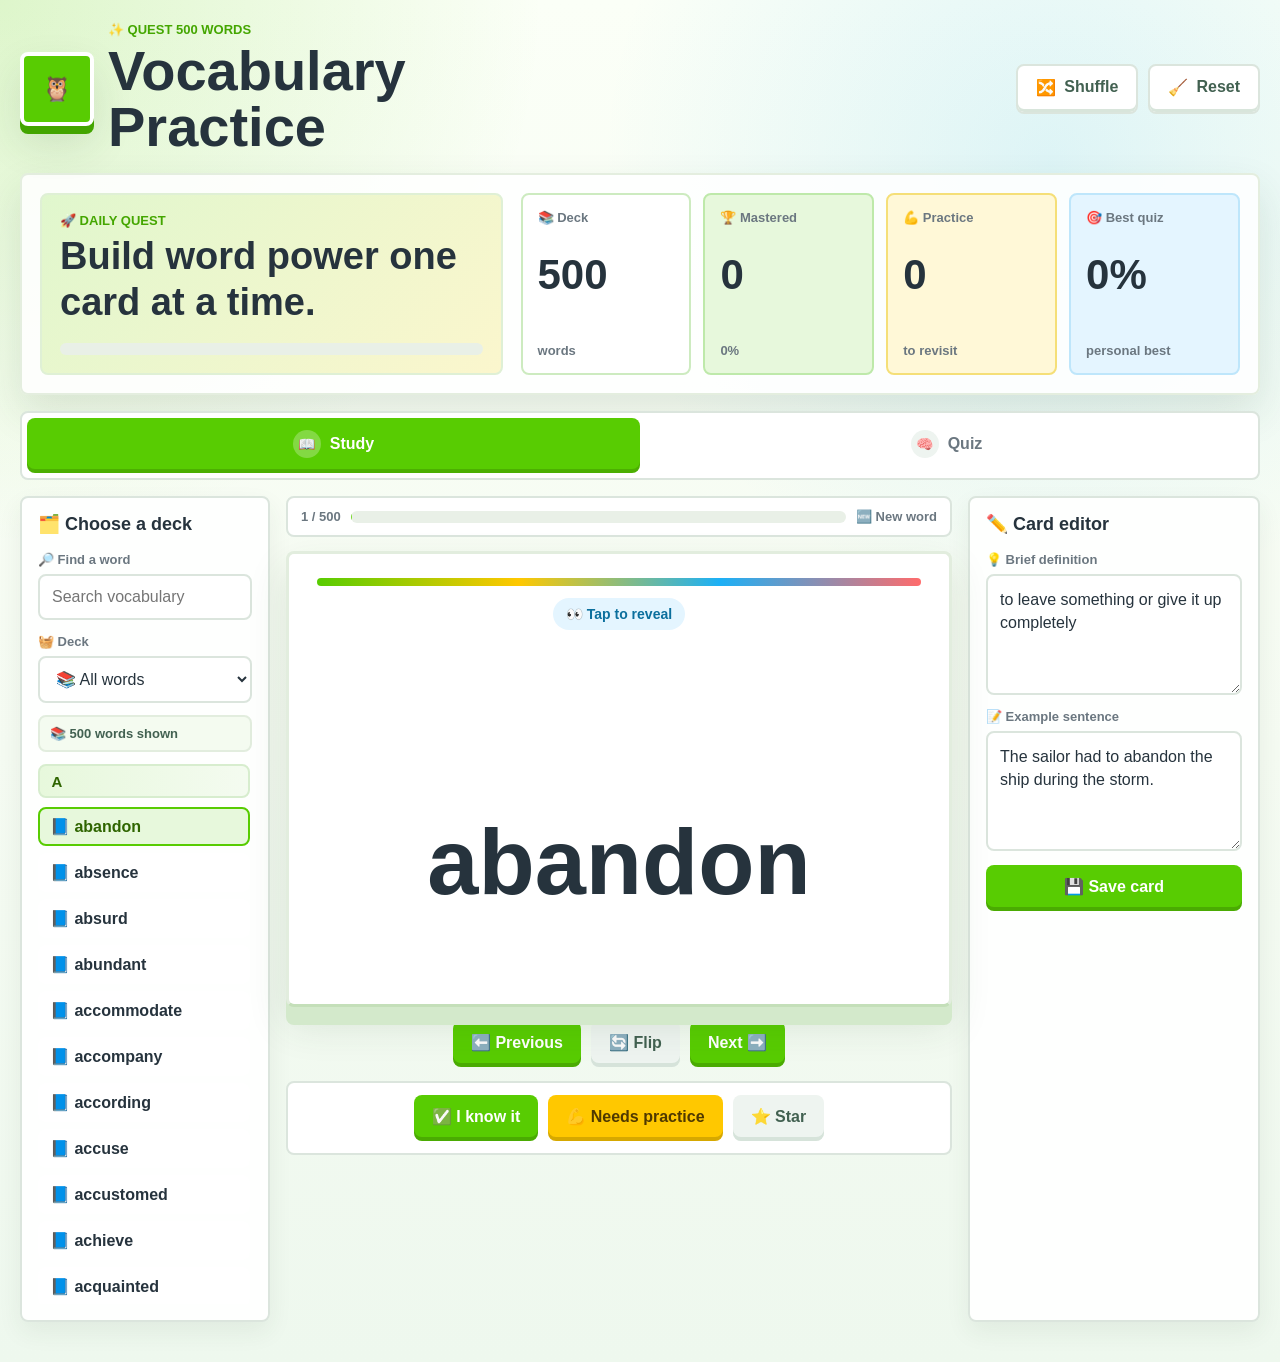
==== 11plus-flashcards/index.html @ 1879f860 "post" ====
<!doctype html>
<html lang="en">
  <head>
    <meta charset="utf-8">
    <meta name="viewport" content="width=device-width, initial-scale=1">
    <title>11+ Vocabulary Flashcards</title>
    <link rel="stylesheet" href="styles.css?v=20260604-flashcard-back">
  </head>
  <body>
    <div class="app-shell">
      <header class="topbar">
        <div class="brand-lockup">
          <div class="brand-mark" aria-hidden="true">🦉</div>
          <div>
            <p class="eyebrow">✨ Quest 500 words</p>
            <h1>Vocabulary Practice</h1>
          </div>
        </div>
        <div class="top-actions" aria-label="App actions">
          <button class="icon-button" id="shuffleDeck" type="button" title="Shuffle deck" aria-label="Shuffle deck"><span aria-hidden="true">🔀</span> Shuffle</button>
          <button class="icon-button" id="resetProgress" type="button" title="Reset progress" aria-label="Reset progress"><span aria-hidden="true">🧹</span> Reset</button>
        </div>
      </header>

      <main>
        <section class="hero-panel" aria-label="Learning progress">
          <div class="hero-copy">
            <p class="eyebrow">🚀 Daily quest</p>
            <h2>Build word power one card at a time.</h2>
            <div class="hero-progress" aria-hidden="true">
              <span id="learningProgress"></span>
            </div>
          </div>
          <div class="dashboard">
            <div class="stat stat-total">
              <small>📚 Deck</small>
              <span id="totalCount">500</span>
              <em>words</em>
            </div>
            <div class="stat stat-known">
              <small>🏆 Mastered</small>
              <span id="knownCount">0</span>
              <em id="learningPercent">0%</em>
            </div>
            <div class="stat stat-practice">
              <small>💪 Practice</small>
              <span id="practiceCount">0</span>
              <em>to revisit</em>
            </div>
            <div class="stat stat-quiz">
              <small>🎯 Best quiz</small>
              <span id="quizBest">0%</span>
              <em>personal best</em>
            </div>
          </div>
        </section>

        <nav class="mode-tabs" aria-label="Practice modes">
          <button class="tab is-active" id="studyTab" type="button" data-mode="study"><span aria-hidden="true">📖</span> Study</button>
          <button class="tab" id="quizTab" type="button" data-mode="quiz"><span aria-hidden="true">🧠</span> Quiz</button>
        </nav>

        <section class="panel is-visible" id="studyPanel" aria-labelledby="studyTab">
          <div class="study-layout">
            <aside class="study-sidebar" aria-label="Study controls">
              <h2>🗂️ Choose a deck</h2>
              <label for="searchInput">🔎 Find a word</label>
              <input id="searchInput" type="search" placeholder="Search vocabulary">

              <label for="studyFilter">🧺 Deck</label>
              <select id="studyFilter">
                <option value="all">📚 All words</option>
                <option value="practice">💪 Needs practice</option>
                <option value="known">🏆 Known words</option>
                <option value="starred">⭐ Starred words</option>
              </select>

              <p class="deck-count" id="deckCount">📚 500 words shown</p>
              <div class="word-list" id="wordList" aria-label="Word list"></div>
            </aside>

            <section class="card-zone" aria-label="Flashcard">
              <div class="card-track">
                <span id="cardPosition">1 / 500</span>
                <div class="meter" aria-hidden="true"><span id="deckMeter"></span></div>
                <strong id="currentStatus">Not marked yet</strong>
              </div>

              <button class="flashcard" id="flashcard" type="button" aria-label="Flip flashcard">
                <span class="card-hint" id="cardHint">Tap to reveal</span>
                <span class="word" id="cardWord"></span>
                <span class="answer" id="cardAnswer"></span>
              </button>

              <div class="card-actions">
                <button id="prevCard" type="button"><span aria-hidden="true">⬅️</span> Previous</button>
                <button class="secondary" id="flipCard" type="button">🔄 Flip</button>
                <button id="nextCard" type="button">Next <span aria-hidden="true">➡️</span></button>
              </div>

              <div class="mark-actions" aria-label="Mark card">
                <button class="success" id="markKnown" type="button">✅ I know it</button>
                <button class="warning" id="markPractice" type="button">💪 Needs practice</button>
                <button class="secondary" id="toggleStar" type="button">⭐ Star</button>
              </div>
            </section>

            <aside class="edit-panel" aria-label="Edit card">
              <h2>✏️ Card editor</h2>
              <label for="definitionInput">💡 Brief definition</label>
              <textarea id="definitionInput" rows="4"></textarea>
              <label for="exampleInput">📝 Example sentence</label>
              <textarea id="exampleInput" rows="4"></textarea>
              <button id="saveCard" type="button">💾 Save card</button>
            </aside>
          </div>
        </section>

        <section class="panel" id="quizPanel" aria-labelledby="quizTab">
          <div class="quiz-layout">
            <aside class="quiz-controls" aria-label="Quiz setup">
              <h2>🎮 Quiz setup</h2>
              <label for="quizType">❓ Question type</label>
              <select id="quizType">
                <option value="definition">💡 Choose the definition</option>
                <option value="word">🔤 Choose the word</option>
                <option value="sentence">📝 Complete the sentence</option>
              </select>

              <label for="quizScope">🎒 Words to quiz</label>
              <select id="quizScope">
                <option value="all">📚 All words</option>
                <option value="practice">💪 Needs practice</option>
                <option value="starred">⭐ Starred words</option>
              </select>

              <label for="questionCount">🔢 Questions</label>
              <input id="questionCount" type="number" min="5" max="50" step="5" value="10">

              <button id="startQuiz" type="button">🚀 Start quiz</button>
            </aside>

            <section class="quiz-card" aria-live="polite">
              <div class="quiz-meta">
                <span id="quizProgress">Ready ✨</span>
                <span id="quizScore">Score 0</span>
              </div>
              <h2 id="quizPrompt">Choose a quiz setup and press Start quiz. 🎯</h2>
              <div class="quiz-options" id="quizOptions"></div>
              <div class="feedback" id="quizFeedback"></div>
              <button class="secondary hidden" id="nextQuestion" type="button">➡️ Next question</button>
            </section>
          </div>
        </section>
      </main>
    </div>

    <script src="vocab-data.js?v=20260604-flashcard-back"></script>
    <script src="app.js?v=20260604-flashcard-back"></script>
  </body>
</html>
---- 11plus-flashcards/styles.css ----
:root {
  color-scheme: light;
  --ink: #26333d;
  --muted: #6b7780;
  --line: #dbe5dd;
  --paper: #f5fbf2;
  --panel: #ffffff;
  --green: #58cc02;
  --green-dark: #44a600;
  --green-soft: #e7f8dc;
  --blue: #1cb0f6;
  --blue-soft: #e4f5ff;
  --gold: #ffc800;
  --gold-dark: #c88d00;
  --coral: #ff6b6b;
  --coral-soft: #fff0ef;
  --shadow: 0 18px 40px rgba(45, 74, 45, 0.12);
  --button-shadow: inset 0 -4px 0 rgba(0, 0, 0, 0.16);
}

* {
  box-sizing: border-box;
}

body {
  margin: 0;
  min-height: 100vh;
  background:
    radial-gradient(circle at top left, rgba(88, 204, 2, 0.18), transparent 34rem),
    radial-gradient(circle at 82% 12%, rgba(28, 176, 246, 0.13), transparent 28rem),
    linear-gradient(180deg, #fbfff7 0%, var(--paper) 55%, #eef8ee 100%);
  color: var(--ink);
  font-family: Arial, Helvetica, sans-serif;
}

button,
input,
select,
textarea {
  font: inherit;
}

button {
  border: 0;
  border-radius: 8px;
  background: var(--green);
  box-shadow: var(--button-shadow);
  color: #fff;
  cursor: pointer;
  font-weight: 800;
  min-height: 46px;
  padding: 12px 18px 15px;
  transition: transform 140ms ease, box-shadow 140ms ease, background 140ms ease;
}

button:hover {
  background: var(--green-dark);
  transform: translateY(-1px);
}

button:active {
  box-shadow: inset 0 -1px 0 rgba(0, 0, 0, 0.18);
  transform: translateY(2px);
}

button:disabled {
  cursor: not-allowed;
  opacity: 0.6;
  transform: none;
}

.secondary {
  background: #eef4f0;
  box-shadow: inset 0 -4px 0 #d6e3da;
  color: #426151;
}

.secondary:hover {
  background: #e3eee7;
}

.success {
  background: var(--green);
}

.warning {
  background: var(--gold);
  color: #4f3900;
}

.warning:hover {
  background: #f4ba00;
}

.icon-button {
  align-items: center;
  background: #fff;
  border: 2px solid var(--line);
  box-shadow: inset 0 -3px 0 #d8e5db;
  color: #426151;
  display: inline-flex;
  gap: 8px;
}

.app-shell {
  width: min(1240px, calc(100% - 32px));
  margin: 0 auto;
  padding: 22px 0 40px;
}

.topbar {
  align-items: center;
  display: flex;
  justify-content: space-between;
  gap: 18px;
  margin-bottom: 18px;
}

.brand-lockup {
  align-items: center;
  display: flex;
  gap: 14px;
}

.brand-mark {
  align-items: center;
  background: var(--green);
  border: 4px solid #fff;
  border-radius: 8px;
  box-shadow: 0 8px 0 #43a500, var(--shadow);
  color: #fff;
  display: grid;
  flex: 0 0 74px;
  font-size: 24px;
  font-weight: 900;
  height: 74px;
  place-items: center;
}

.eyebrow {
  color: var(--green-dark);
  font-size: 13px;
  font-weight: 900;
  letter-spacing: 0;
  margin: 0 0 6px;
  text-transform: uppercase;
}

h1 {
  font-size: clamp(32px, 5vw, 56px);
  line-height: 1;
  margin: 0;
}

h2 {
  font-size: 21px;
  line-height: 1.2;
  margin: 0 0 16px;
}

.top-actions,
.card-actions,
.mark-actions {
  display: flex;
  flex-wrap: wrap;
  gap: 10px;
}

.hero-panel {
  align-items: stretch;
  background: rgba(255, 255, 255, 0.88);
  border: 2px solid #e4eedf;
  border-radius: 8px;
  box-shadow: var(--shadow);
  display: grid;
  gap: 18px;
  grid-template-columns: minmax(260px, 0.9fr) 1.4fr;
  margin-bottom: 16px;
  padding: 18px;
}

.hero-copy {
  align-content: center;
  background:
    linear-gradient(135deg, rgba(88, 204, 2, 0.16), rgba(255, 200, 0, 0.16)),
    #fafff4;
  border: 2px solid #dff0d5;
  border-radius: 8px;
  display: grid;
  padding: 18px;
}

.hero-copy h2 {
  font-size: clamp(24px, 4vw, 38px);
  margin-bottom: 18px;
}

.hero-progress,
.meter {
  background: #e9f0e7;
  border-radius: 999px;
  height: 12px;
  overflow: hidden;
}

.hero-progress span,
.meter span {
  background: linear-gradient(90deg, var(--green), #93e54b);
  display: block;
  height: 100%;
  width: 0;
}

.dashboard {
  display: grid;
  gap: 12px;
  grid-template-columns: repeat(4, 1fr);
}

.stat {
  background: #fff;
  border: 2px solid var(--line);
  border-radius: 8px;
  display: grid;
  min-height: 126px;
  padding: 15px;
}

.stat small {
  color: var(--muted);
  font-size: 13px;
  font-weight: 900;
}

.stat span {
  display: block;
  font-size: clamp(30px, 4vw, 42px);
  font-weight: 900;
  letter-spacing: 0;
  line-height: 1;
  margin: 10px 0 8px;
}

.stat em {
  align-self: end;
  color: var(--muted);
  font-size: 13px;
  font-style: normal;
  font-weight: 800;
}

.stat-total {
  border-color: #cdebc0;
}

.stat-known {
  background: var(--green-soft);
  border-color: #bee9aa;
}

.stat-practice {
  background: #fff8d7;
  border-color: #f5df78;
}

.stat-quiz {
  background: var(--blue-soft);
  border-color: #bee6fb;
}

.mode-tabs {
  background: #ffffff;
  border: 2px solid var(--line);
  border-radius: 8px;
  display: grid;
  grid-template-columns: 1fr 1fr;
  margin-bottom: 16px;
  padding: 5px;
}

.tab {
  align-items: center;
  background: transparent;
  box-shadow: none;
  color: var(--muted);
  display: flex;
  gap: 9px;
  justify-content: center;
}

.tab span {
  align-items: center;
  background: #eef4f0;
  border-radius: 999px;
  display: inline-grid;
  font-size: 14px;
  height: 28px;
  place-items: center;
  width: 28px;
}

.tab.is-active {
  background: var(--green);
  box-shadow: inset 0 -4px 0 rgba(0, 0, 0, 0.14);
  color: #fff;
}

.tab.is-active span {
  background: rgba(255, 255, 255, 0.26);
}

.panel {
  display: none;
}

.panel.is-visible {
  display: block;
}

.study-layout,
.quiz-layout {
  display: grid;
  gap: 16px;
}

.study-layout {
  grid-template-columns: 250px minmax(0, 1fr) 292px;
}

.quiz-layout {
  grid-template-columns: 290px minmax(0, 1fr);
}

.study-sidebar,
.edit-panel,
.quiz-controls,
.quiz-card {
  background: rgba(255, 255, 255, 0.94);
  border: 2px solid var(--line);
  border-radius: 8px;
  box-shadow: 0 10px 24px rgba(45, 74, 45, 0.07);
  padding: 16px;
}

.study-sidebar h2,
.quiz-controls h2,
.edit-panel h2 {
  font-size: 18px;
}

label {
  color: var(--muted);
  display: block;
  font-size: 13px;
  font-weight: 900;
  margin: 0 0 7px;
}

input,
select,
textarea {
  background: #fff;
  border: 2px solid var(--line);
  border-radius: 8px;
  color: var(--ink);
  margin-bottom: 14px;
  padding: 12px;
  width: 100%;
}

input:focus,
select:focus,
textarea:focus {
  border-color: var(--blue);
  outline: 3px solid rgba(28, 176, 246, 0.18);
}

textarea {
  line-height: 1.45;
  resize: vertical;
}

.word-list {
  display: grid;
  gap: 7px;
  max-height: 540px;
  overflow: auto;
  padding-right: 2px;
}

.word-letter {
  align-items: center;
  background: linear-gradient(90deg, #e7f8dc, #f4fbf0);
  border: 2px solid #d7edce;
  border-radius: 8px;
  color: #2f6500;
  display: flex;
  font-size: 15px;
  font-weight: 900;
  height: 34px;
  margin: 8px 0 2px;
  padding: 0 12px;
  position: sticky;
  top: 0;
  z-index: 1;
}

.word-letter:first-child {
  margin-top: 0;
}

.deck-count {
  background: #f4fbf0;
  border: 2px solid #e2edde;
  border-radius: 8px;
  color: #426151;
  font-size: 13px;
  font-weight: 900;
  margin: -2px 0 12px;
  padding: 9px 10px;
}

.word-list button {
  background: #fff;
  border: 2px solid transparent;
  box-shadow: none;
  color: var(--ink);
  min-height: 39px;
  padding: 8px 10px;
  text-align: left;
}

.word-list button:hover {
  background: #f4fbf0;
  transform: none;
}

.word-list button.is-active {
  background: var(--green-soft);
  border-color: var(--green);
  color: #2f6500;
}

.empty-state {
  color: var(--muted);
  font-weight: 800;
  line-height: 1.4;
  margin: 8px 4px;
}

.card-zone {
  align-content: start;
  display: grid;
  gap: 14px;
}

.card-track {
  align-items: center;
  background: #fff;
  border: 2px solid var(--line);
  border-radius: 8px;
  display: grid;
  gap: 10px;
  grid-template-columns: auto minmax(120px, 1fr) auto;
  padding: 11px 13px;
}

.card-track span,
.card-track strong {
  color: var(--muted);
  font-size: 13px;
  font-weight: 900;
  white-space: nowrap;
}

.flashcard {
  align-items: center;
  background:
    linear-gradient(180deg, rgba(255, 255, 255, 0.94), rgba(255, 255, 255, 0.98)),
    #ffffff;
  border: 3px solid #e2edde;
  border-bottom-color: #c4dfb9;
  border-radius: 8px;
  box-shadow: 0 18px 0 #d3e9cb, var(--shadow);
  color: var(--ink);
  display: grid;
  min-height: 456px;
  padding: 34px;
  position: relative;
  text-align: center;
  width: 100%;
}

.flashcard::before {
  background:
    linear-gradient(90deg, var(--green), var(--gold), var(--blue), var(--coral));
  border-radius: 999px;
  content: "";
  height: 8px;
  left: 28px;
  position: absolute;
  right: 28px;
  top: 24px;
}

.flashcard:hover {
  background: #ffffff;
  transform: translateY(-1px);
}

.card-hint {
  align-self: start;
  background: var(--blue-soft);
  border-radius: 999px;
  color: #0b6f9d;
  display: inline-block;
  font-size: 14px;
  font-weight: 900;
  justify-self: center;
  margin-top: 10px;
  padding: 8px 13px;
}

.word {
  color: #26333d;
  font-size: clamp(50px, 8vw, 92px);
  font-weight: 900;
  line-height: 1;
}

.answer {
  display: none;
  color: #050505;
  font-size: clamp(28px, 3.7vw, 48px);
  font-weight: 800;
  line-height: 1.23;
  margin: auto;
  max-width: 1040px;
  text-align: left;
  width: min(88%, 1040px);
}

.answer-block {
  display: block;
}

.answer-block + .answer-block {
  margin-top: 70px;
}

.answer-title {
  color: #858585;
  display: block;
  font-size: clamp(19px, 2vw, 29px);
  font-weight: 500;
  letter-spacing: 0;
  line-height: 1.2;
  margin-bottom: 10px;
  text-transform: none;
}

.answer strong,
.answer .example {
  display: block;
  font-weight: 800;
}

.answer strong {
  color: #050505;
}

.answer .example {
  color: #050505;
}

.flashcard.is-flipped .word {
  display: none;
}

.flashcard.is-flipped .answer {
  display: block;
}

.card-actions,
.mark-actions {
  justify-content: center;
}

.mark-actions {
  background: #ffffff;
  border: 2px solid var(--line);
  border-radius: 8px;
  padding: 12px;
}

.edit-panel {
  align-content: start;
  display: grid;
}

.edit-panel button,
.quiz-controls button {
  width: 100%;
}

.quiz-controls {
  align-content: start;
  display: grid;
}

.quiz-card {
  min-height: 540px;
  padding: 24px;
}

.quiz-meta {
  color: var(--muted);
  display: flex;
  font-weight: 900;
  justify-content: space-between;
  margin-bottom: 18px;
}

#quizPrompt {
  font-size: clamp(25px, 4vw, 42px);
  line-height: 1.15;
  margin-bottom: 20px;
}

.quiz-options {
  display: grid;
  gap: 12px;
}

.quiz-options button {
  background: #fff;
  border: 2px solid var(--line);
  box-shadow: inset 0 -4px 0 #dce7de;
  color: var(--ink);
  line-height: 1.35;
  min-height: 62px;
  padding: 14px 16px 17px;
  text-align: left;
}

.quiz-options button:hover {
  background: #f5fbf2;
  border-color: #bfe8b0;
}

.quiz-options button.correct {
  background: var(--green-soft);
  border-color: var(--green);
}

.quiz-options button.incorrect {
  background: var(--coral-soft);
  border-color: var(--coral);
}

.feedback {
  color: var(--muted);
  font-size: 18px;
  font-weight: 900;
  min-height: 28px;
  margin: 18px 0;
}

.hidden {
  display: none;
}

@media (max-width: 1080px) {
  .hero-panel,
  .study-layout,
  .quiz-layout {
    grid-template-columns: 1fr;
  }

  .dashboard {
    grid-template-columns: repeat(4, minmax(0, 1fr));
  }

  .word-list {
    max-height: 360px;
  }
}

@media (max-width: 720px) {
  .app-shell {
    width: min(100% - 20px, 1240px);
    padding-top: 14px;
  }

  .topbar {
    align-items: stretch;
    flex-direction: column;
  }

  .brand-mark {
    flex-basis: 62px;
    height: 62px;
  }

  .top-actions,
  .dashboard,
  .card-actions,
  .mark-actions {
    display: grid;
    grid-template-columns: 1fr 1fr;
  }

  .hero-panel {
    padding: 12px;
  }

  .dashboard {
    gap: 9px;
  }

  .stat {
    min-height: 106px;
    padding: 12px;
  }

  .card-track {
    grid-template-columns: 1fr;
  }

  .flashcard {
    box-shadow: 0 10px 0 #d3e9cb, var(--shadow);
    min-height: 340px;
    padding: 24px;
  }
}

@media (max-width: 480px) {
  .top-actions,
  .dashboard,
  .card-actions,
  .mark-actions {
    grid-template-columns: 1fr;
  }

  .mode-tabs {
    grid-template-columns: 1fr;
  }
}
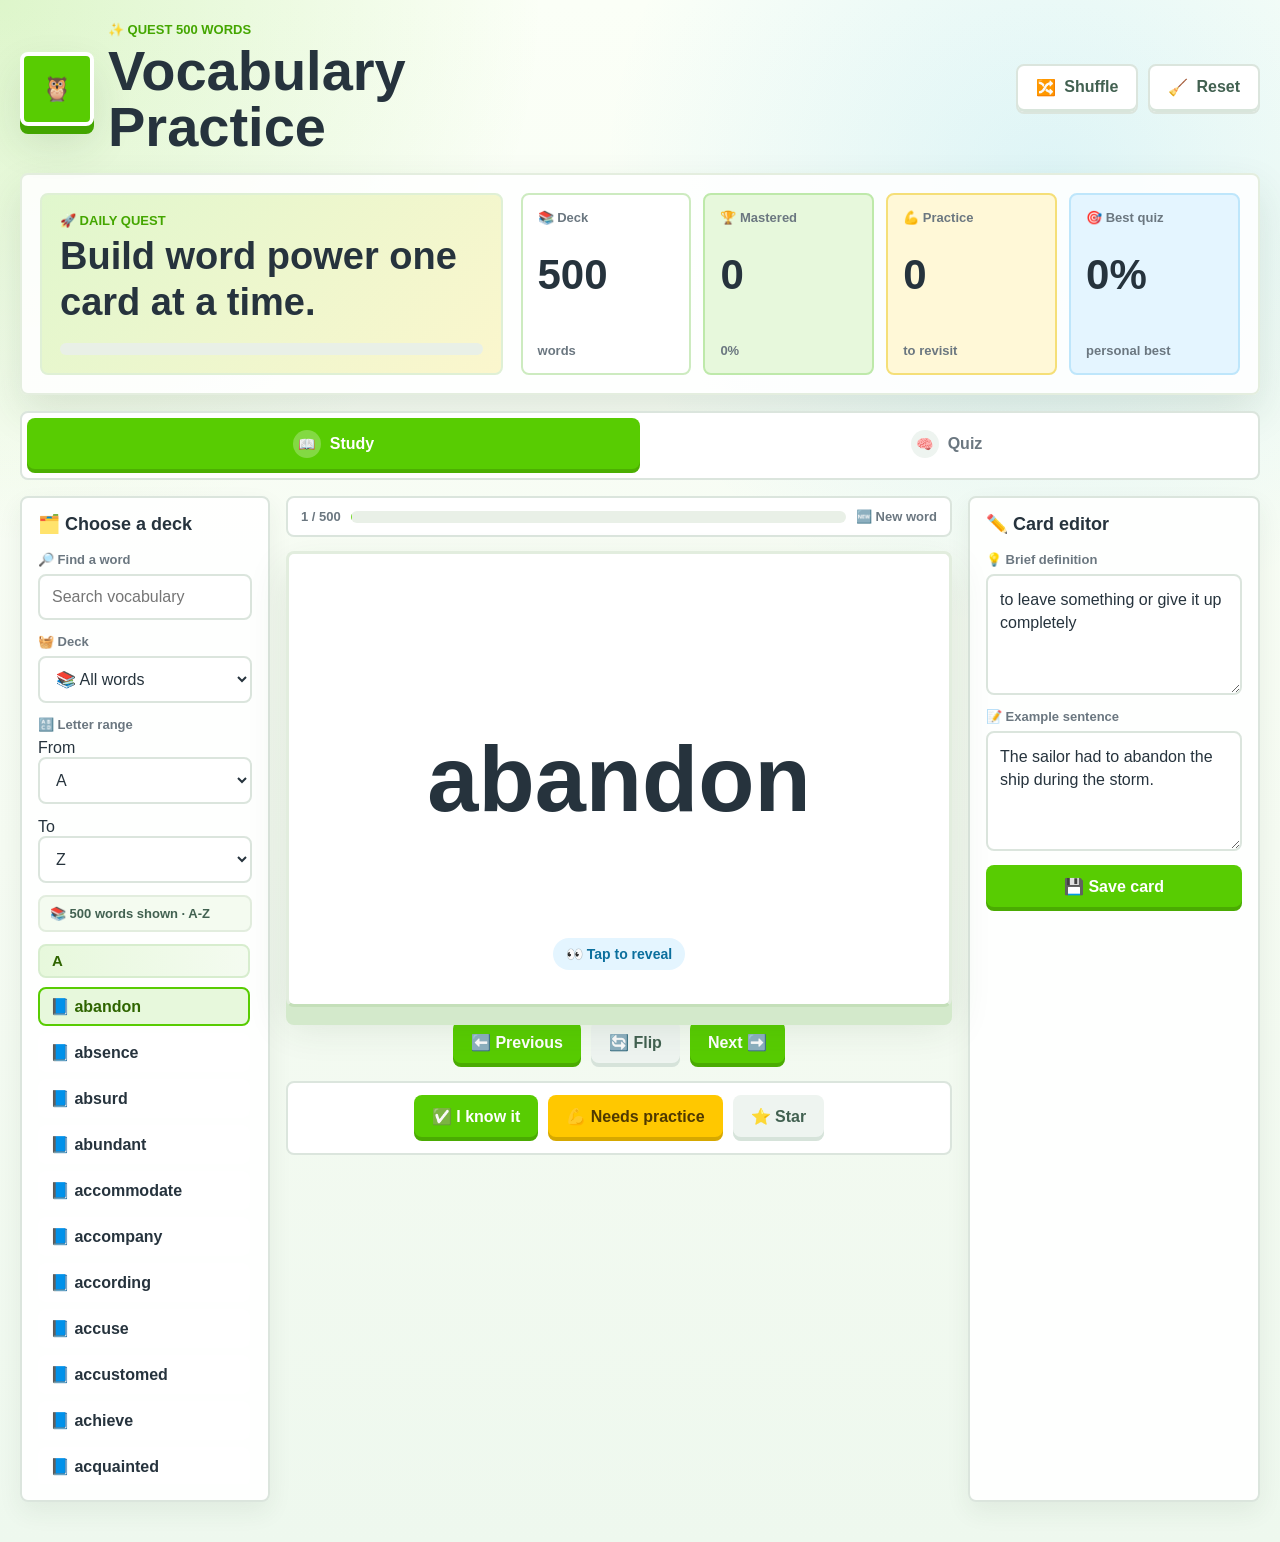
==== commit a6e5cf8c: "updated" ====
--- a/11plus-flashcards/index.html
+++ b/11plus-flashcards/index.html
@@ -4,7 +4,7 @@
     <meta charset="utf-8">
     <meta name="viewport" content="width=device-width, initial-scale=1">
     <title>11+ Vocabulary Flashcards</title>
-    <link rel="stylesheet" href="styles.css?v=20260604-flashcard-back">
+    <link rel="stylesheet" href="styles.css?v=20260604-centered-card">
   </head>
   <body>
     <div class="app-shell">
@@ -74,6 +74,72 @@
                 <option value="known">🏆 Known words</option>
                 <option value="starred">⭐ Starred words</option>
               </select>
+
+              <label>🔠 Letter range</label>
+              <div class="letter-range">
+                <div>
+                  <span>From</span>
+                  <select id="letterStart" aria-label="Deck starts from letter">
+                    <option value="A">A</option>
+                    <option value="B">B</option>
+                    <option value="C">C</option>
+                    <option value="D">D</option>
+                    <option value="E">E</option>
+                    <option value="F">F</option>
+                    <option value="G">G</option>
+                    <option value="H">H</option>
+                    <option value="I">I</option>
+                    <option value="J">J</option>
+                    <option value="K">K</option>
+                    <option value="L">L</option>
+                    <option value="M">M</option>
+                    <option value="N">N</option>
+                    <option value="O">O</option>
+                    <option value="P">P</option>
+                    <option value="Q">Q</option>
+                    <option value="R">R</option>
+                    <option value="S">S</option>
+                    <option value="T">T</option>
+                    <option value="U">U</option>
+                    <option value="V">V</option>
+                    <option value="W">W</option>
+                    <option value="X">X</option>
+                    <option value="Y">Y</option>
+                    <option value="Z">Z</option>
+                  </select>
+                </div>
+                <div>
+                  <span>To</span>
+                  <select id="letterEnd" aria-label="Deck ends at letter">
+                    <option value="A">A</option>
+                    <option value="B">B</option>
+                    <option value="C">C</option>
+                    <option value="D">D</option>
+                    <option value="E">E</option>
+                    <option value="F">F</option>
+                    <option value="G">G</option>
+                    <option value="H">H</option>
+                    <option value="I">I</option>
+                    <option value="J">J</option>
+                    <option value="K">K</option>
+                    <option value="L">L</option>
+                    <option value="M">M</option>
+                    <option value="N">N</option>
+                    <option value="O">O</option>
+                    <option value="P">P</option>
+                    <option value="Q">Q</option>
+                    <option value="R">R</option>
+                    <option value="S">S</option>
+                    <option value="T">T</option>
+                    <option value="U">U</option>
+                    <option value="V">V</option>
+                    <option value="W">W</option>
+                    <option value="X">X</option>
+                    <option value="Y">Y</option>
+                    <option value="Z" selected>Z</option>
+                  </select>
+                </div>
+              </div>
 
               <p class="deck-count" id="deckCount">📚 500 words shown</p>
               <div class="word-list" id="wordList" aria-label="Word list"></div>
@@ -155,7 +221,7 @@
       </main>
     </div>
 
-    <script src="vocab-data.js?v=20260604-flashcard-back"></script>
-    <script src="app.js?v=20260604-flashcard-back"></script>
+    <script src="vocab-data.js?v=20260604-letter-range"></script>
+    <script src="app.js?v=20260604-letter-range"></script>
   </body>
 </html>
--- a/11plus-flashcards/styles.css
+++ b/11plus-flashcards/styles.css
@@ -484,6 +484,7 @@
   box-shadow: 0 18px 0 #d3e9cb, var(--shadow);
   color: var(--ink);
   display: grid;
+  grid-template-rows: 1fr auto 1fr;
   min-height: 456px;
   padding: 34px;
   position: relative;
@@ -492,15 +493,7 @@
 }
 
 .flashcard::before {
-  background:
-    linear-gradient(90deg, var(--green), var(--gold), var(--blue), var(--coral));
-  border-radius: 999px;
-  content: "";
-  height: 8px;
-  left: 28px;
-  position: absolute;
-  right: 28px;
-  top: 24px;
+  content: none;
 }
 
 .flashcard:hover {
@@ -509,15 +502,15 @@
 }
 
 .card-hint {
-  align-self: start;
+  align-self: end;
   background: var(--blue-soft);
   border-radius: 999px;
   color: #0b6f9d;
   display: inline-block;
   font-size: 14px;
   font-weight: 900;
+  grid-row: 3;
   justify-self: center;
-  margin-top: 10px;
   padding: 8px 13px;
 }
 
@@ -525,19 +518,21 @@
   color: #26333d;
   font-size: clamp(50px, 8vw, 92px);
   font-weight: 900;
+  grid-row: 2;
   line-height: 1;
 }
 
 .answer {
   display: none;
   color: #050505;
-  font-size: clamp(28px, 3.7vw, 48px);
+  font-size: clamp(22px, 2.4vw, 34px);
   font-weight: 800;
-  line-height: 1.23;
+  grid-row: 2;
+  line-height: 1.28;
   margin: auto;
-  max-width: 1040px;
+  max-width: 920px;
   text-align: left;
-  width: min(88%, 1040px);
+  width: min(84%, 920px);
 }
 
 .answer-block {
@@ -545,13 +540,13 @@
 }
 
 .answer-block + .answer-block {
-  margin-top: 70px;
+  margin-top: 44px;
 }
 
 .answer-title {
   color: #858585;
   display: block;
-  font-size: clamp(19px, 2vw, 29px);
+  font-size: clamp(17px, 1.5vw, 22px);
   font-weight: 500;
   letter-spacing: 0;
   line-height: 1.2;
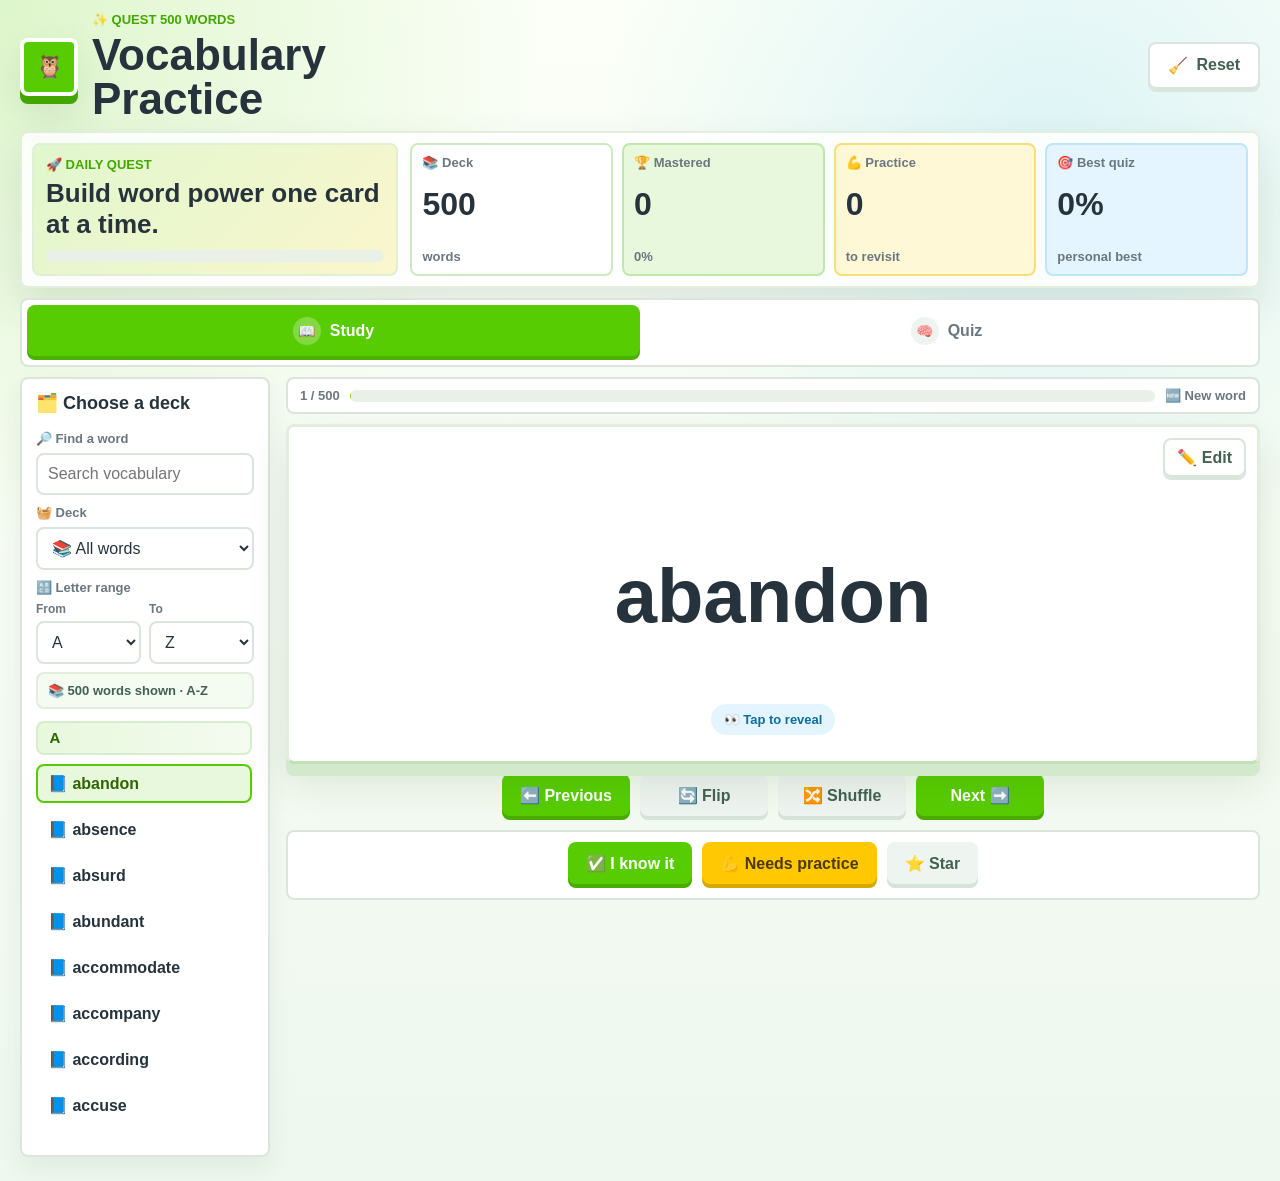
==== commit ed3edc33: "a" ====
--- a/11plus-flashcards/index.html
+++ b/11plus-flashcards/index.html
@@ -4,7 +4,7 @@
     <meta charset="utf-8">
     <meta name="viewport" content="width=device-width, initial-scale=1">
     <title>11+ Vocabulary Flashcards</title>
-    <link rel="stylesheet" href="styles.css?v=20260604-centered-card">
+    <link rel="stylesheet" href="styles.css?v=20260604-ipad-editor">
   </head>
   <body>
     <div class="app-shell">
@@ -17,7 +17,6 @@
           </div>
         </div>
         <div class="top-actions" aria-label="App actions">
-          <button class="icon-button" id="shuffleDeck" type="button" title="Shuffle deck" aria-label="Shuffle deck"><span aria-hidden="true">🔀</span> Shuffle</button>
           <button class="icon-button" id="resetProgress" type="button" title="Reset progress" aria-label="Reset progress"><span aria-hidden="true">🧹</span> Reset</button>
         </div>
       </header>
@@ -152,15 +151,19 @@
                 <strong id="currentStatus">Not marked yet</strong>
               </div>
 
-              <button class="flashcard" id="flashcard" type="button" aria-label="Flip flashcard">
-                <span class="card-hint" id="cardHint">Tap to reveal</span>
-                <span class="word" id="cardWord"></span>
-                <span class="answer" id="cardAnswer"></span>
-              </button>
+              <div class="flashcard-wrap">
+                <button class="card-edit-button" id="openEditor" type="button" aria-label="Edit this flashcard">✏️ Edit</button>
+                <button class="flashcard" id="flashcard" type="button" aria-label="Flip flashcard">
+                  <span class="card-hint" id="cardHint">Tap to reveal</span>
+                  <span class="word" id="cardWord"></span>
+                  <span class="answer" id="cardAnswer"></span>
+                </button>
+              </div>
 
               <div class="card-actions">
                 <button id="prevCard" type="button"><span aria-hidden="true">⬅️</span> Previous</button>
                 <button class="secondary" id="flipCard" type="button">🔄 Flip</button>
+                <button class="secondary" id="shuffleDeck" type="button" title="Shuffle deck" aria-label="Shuffle deck"><span aria-hidden="true">🔀</span> Shuffle</button>
                 <button id="nextCard" type="button">Next <span aria-hidden="true">➡️</span></button>
               </div>
 
@@ -171,8 +174,11 @@
               </div>
             </section>
 
-            <aside class="edit-panel" aria-label="Edit card">
-              <h2>✏️ Card editor</h2>
+            <aside class="edit-panel" id="editPanel" aria-label="Edit card" aria-hidden="true">
+              <div class="edit-panel-header">
+                <h2>✏️ Card editor</h2>
+                <button class="secondary close-editor" id="closeEditor" type="button" aria-label="Close card editor">×</button>
+              </div>
               <label for="definitionInput">💡 Brief definition</label>
               <textarea id="definitionInput" rows="4"></textarea>
               <label for="exampleInput">📝 Example sentence</label>
@@ -222,6 +228,6 @@
     </div>
 
     <script src="vocab-data.js?v=20260604-letter-range"></script>
-    <script src="app.js?v=20260604-letter-range"></script>
+    <script src="app.js?v=20260604-ipad-editor"></script>
   </body>
 </html>
--- a/11plus-flashcards/styles.css
+++ b/11plus-flashcards/styles.css
@@ -105,7 +105,7 @@
 .app-shell {
   width: min(1240px, calc(100% - 32px));
   margin: 0 auto;
-  padding: 22px 0 40px;
+  padding: 12px 0 24px;
 }
 
 .topbar {
@@ -113,7 +113,7 @@
   display: flex;
   justify-content: space-between;
   gap: 18px;
-  margin-bottom: 18px;
+  margin-bottom: 10px;
 }
 
 .brand-lockup {
@@ -130,10 +130,10 @@
   box-shadow: 0 8px 0 #43a500, var(--shadow);
   color: #fff;
   display: grid;
-  flex: 0 0 74px;
-  font-size: 24px;
-  font-weight: 900;
-  height: 74px;
+  flex: 0 0 58px;
+  font-size: 22px;
+  font-weight: 900;
+  height: 58px;
   place-items: center;
 }
 
@@ -147,7 +147,7 @@
 }
 
 h1 {
-  font-size: clamp(32px, 5vw, 56px);
+  font-size: clamp(28px, 4vw, 44px);
   line-height: 1;
   margin: 0;
 }
@@ -173,10 +173,10 @@
   border-radius: 8px;
   box-shadow: var(--shadow);
   display: grid;
-  gap: 18px;
-  grid-template-columns: minmax(260px, 0.9fr) 1.4fr;
-  margin-bottom: 16px;
-  padding: 18px;
+  gap: 12px;
+  grid-template-columns: minmax(220px, 0.7fr) 1.6fr;
+  margin-bottom: 10px;
+  padding: 10px;
 }
 
 .hero-copy {
@@ -187,12 +187,12 @@
   border: 2px solid #dff0d5;
   border-radius: 8px;
   display: grid;
-  padding: 18px;
+  padding: 12px;
 }
 
 .hero-copy h2 {
-  font-size: clamp(24px, 4vw, 38px);
-  margin-bottom: 18px;
+  font-size: clamp(20px, 2.4vw, 26px);
+  margin-bottom: 10px;
 }
 
 .hero-progress,
@@ -213,7 +213,7 @@
 
 .dashboard {
   display: grid;
-  gap: 12px;
+  gap: 9px;
   grid-template-columns: repeat(4, 1fr);
 }
 
@@ -222,8 +222,8 @@
   border: 2px solid var(--line);
   border-radius: 8px;
   display: grid;
-  min-height: 126px;
-  padding: 15px;
+  min-height: 74px;
+  padding: 10px;
 }
 
 .stat small {
@@ -234,11 +234,11 @@
 
 .stat span {
   display: block;
-  font-size: clamp(30px, 4vw, 42px);
+  font-size: clamp(24px, 3vw, 32px);
   font-weight: 900;
   letter-spacing: 0;
   line-height: 1;
-  margin: 10px 0 8px;
+  margin: 5px 0 3px;
 }
 
 .stat em {
@@ -274,7 +274,7 @@
   border-radius: 8px;
   display: grid;
   grid-template-columns: 1fr 1fr;
-  margin-bottom: 16px;
+  margin-bottom: 10px;
   padding: 5px;
 }
 
@@ -324,7 +324,7 @@
 }
 
 .study-layout {
-  grid-template-columns: 250px minmax(0, 1fr) 292px;
+  grid-template-columns: 250px minmax(0, 1fr);
 }
 
 .quiz-layout {
@@ -339,7 +339,7 @@
   border: 2px solid var(--line);
   border-radius: 8px;
   box-shadow: 0 10px 24px rgba(45, 74, 45, 0.07);
-  padding: 16px;
+  padding: 14px;
 }
 
 .study-sidebar h2,
@@ -363,9 +363,23 @@
   border: 2px solid var(--line);
   border-radius: 8px;
   color: var(--ink);
-  margin-bottom: 14px;
-  padding: 12px;
+  margin-bottom: 10px;
+  padding: 10px;
   width: 100%;
+}
+
+.letter-range {
+  display: grid;
+  gap: 8px;
+  grid-template-columns: 1fr 1fr;
+}
+
+.letter-range span {
+  color: var(--muted);
+  display: block;
+  font-size: 12px;
+  font-weight: 900;
+  margin-bottom: 5px;
 }
 
 input:focus,
@@ -383,7 +397,7 @@
 .word-list {
   display: grid;
   gap: 7px;
-  max-height: 540px;
+  max-height: 420px;
   overflow: auto;
   padding-right: 2px;
 }
@@ -451,7 +465,7 @@
 .card-zone {
   align-content: start;
   display: grid;
-  gap: 14px;
+  gap: 10px;
 }
 
 .card-track {
@@ -462,7 +476,7 @@
   display: grid;
   gap: 10px;
   grid-template-columns: auto minmax(120px, 1fr) auto;
-  padding: 11px 13px;
+  padding: 9px 12px;
 }
 
 .card-track span,
@@ -471,6 +485,27 @@
   font-size: 13px;
   font-weight: 900;
   white-space: nowrap;
+}
+
+.flashcard-wrap {
+  position: relative;
+}
+
+.card-edit-button {
+  background: #fff;
+  border: 2px solid var(--line);
+  box-shadow: inset 0 -3px 0 #d8e5db;
+  color: #426151;
+  min-height: 38px;
+  padding: 8px 12px 11px;
+  position: absolute;
+  right: 14px;
+  top: 14px;
+  z-index: 2;
+}
+
+.card-edit-button:hover {
+  background: #f4fbf0;
 }
 
 .flashcard {
@@ -481,12 +516,12 @@
   border: 3px solid #e2edde;
   border-bottom-color: #c4dfb9;
   border-radius: 8px;
-  box-shadow: 0 18px 0 #d3e9cb, var(--shadow);
+  box-shadow: 0 12px 0 #d3e9cb, var(--shadow);
   color: var(--ink);
   display: grid;
   grid-template-rows: 1fr auto 1fr;
-  min-height: 456px;
-  padding: 34px;
+  min-height: 340px;
+  padding: 30px 34px 26px;
   position: relative;
   text-align: center;
   width: 100%;
@@ -507,7 +542,7 @@
   border-radius: 999px;
   color: #0b6f9d;
   display: inline-block;
-  font-size: 14px;
+  font-size: 13px;
   font-weight: 900;
   grid-row: 3;
   justify-self: center;
@@ -516,7 +551,7 @@
 
 .word {
   color: #26333d;
-  font-size: clamp(50px, 8vw, 92px);
+  font-size: clamp(46px, 6.4vw, 76px);
   font-weight: 900;
   grid-row: 2;
   line-height: 1;
@@ -525,14 +560,14 @@
 .answer {
   display: none;
   color: #050505;
-  font-size: clamp(22px, 2.4vw, 34px);
+  font-size: clamp(19px, 1.8vw, 24px);
   font-weight: 800;
   grid-row: 2;
   line-height: 1.28;
   margin: auto;
   max-width: 920px;
   text-align: left;
-  width: min(84%, 920px);
+  width: min(84%, 860px);
 }
 
 .answer-block {
@@ -540,13 +575,13 @@
 }
 
 .answer-block + .answer-block {
-  margin-top: 44px;
+  margin-top: 30px;
 }
 
 .answer-title {
   color: #858585;
   display: block;
-  font-size: clamp(17px, 1.5vw, 22px);
+  font-size: clamp(15px, 1.2vw, 18px);
   font-weight: 500;
   letter-spacing: 0;
   line-height: 1.2;
@@ -581,19 +616,55 @@
   justify-content: center;
 }
 
+.card-actions button {
+  min-width: 128px;
+}
+
 .mark-actions {
   background: #ffffff;
   border: 2px solid var(--line);
   border-radius: 8px;
-  padding: 12px;
+  padding: 10px;
 }
 
 .edit-panel {
   align-content: start;
-  display: grid;
-}
-
-.edit-panel button,
+  display: none;
+  left: auto;
+  max-width: calc(100vw - 32px);
+  position: fixed;
+  right: 22px;
+  top: 22px;
+  width: 340px;
+  z-index: 20;
+}
+
+.edit-panel.is-open {
+  display: grid;
+}
+
+.edit-panel-header {
+  align-items: start;
+  display: flex;
+  gap: 10px;
+  justify-content: space-between;
+  margin-bottom: 6px;
+}
+
+.edit-panel-header h2 {
+  margin-bottom: 0;
+}
+
+.close-editor {
+  border-radius: 999px;
+  font-size: 22px;
+  line-height: 1;
+  min-height: 38px;
+  padding: 4px 12px 8px;
+  width: auto;
+}
+
+#saveCard,
 .quiz-controls button {
   width: 100%;
 }
@@ -665,7 +736,7 @@
   display: none;
 }
 
-@media (max-width: 1080px) {
+@media (max-width: 900px) {
   .hero-panel,
   .study-layout,
   .quiz-layout {
@@ -677,7 +748,7 @@
   }
 
   .word-list {
-    max-height: 360px;
+    max-height: 280px;
   }
 }
 
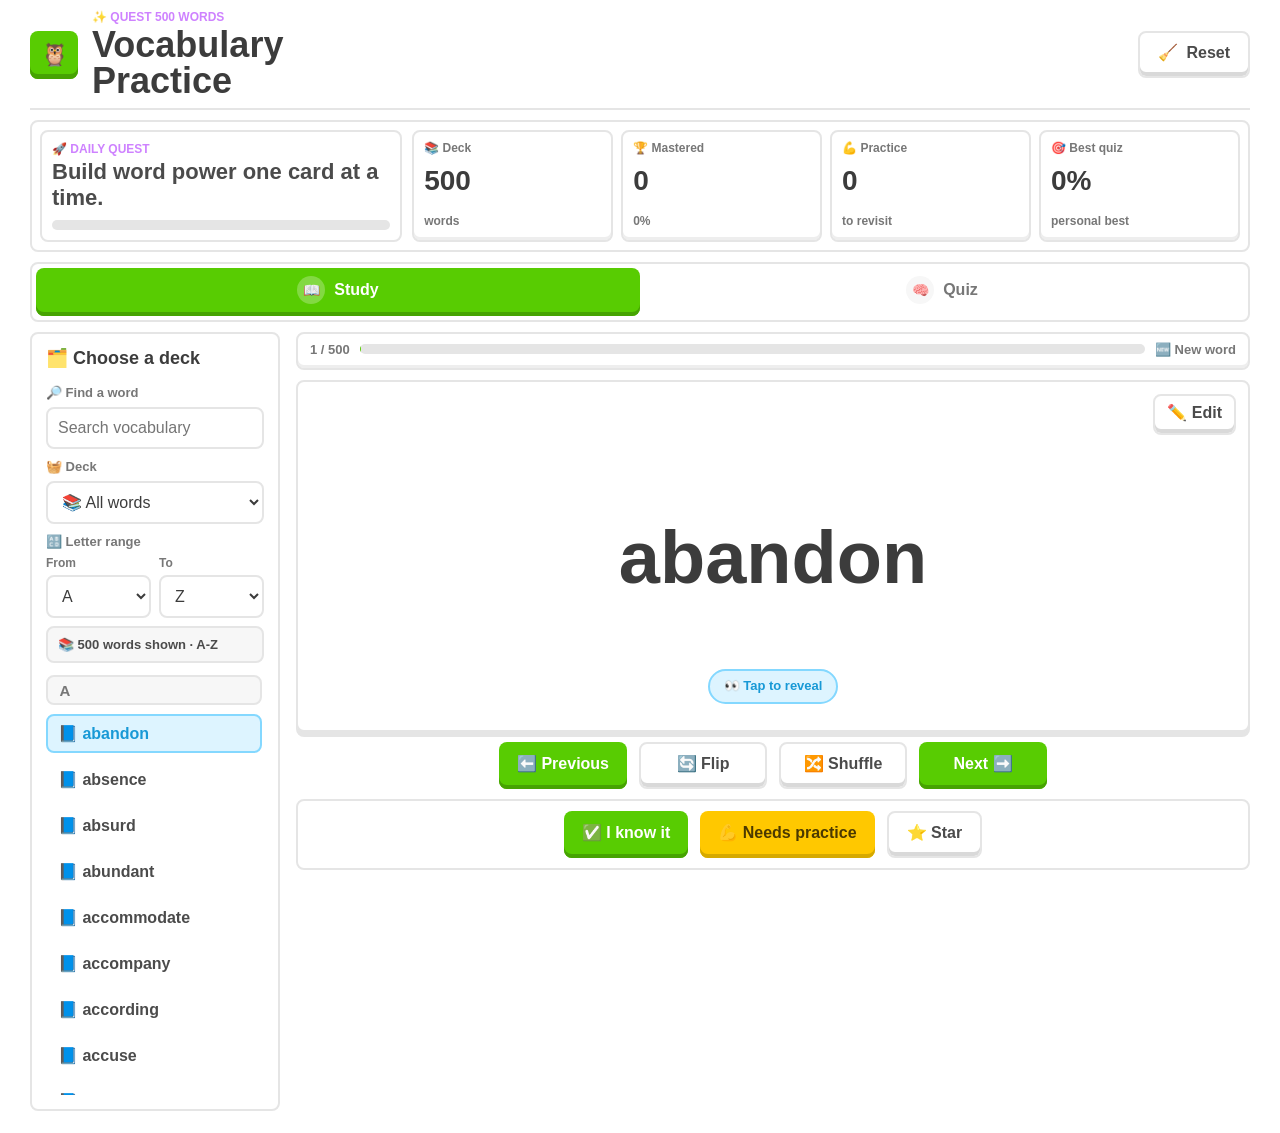
==== commit 4c157126: "go" ====
--- a/11plus-flashcards/index.html
+++ b/11plus-flashcards/index.html
@@ -4,7 +4,7 @@
     <meta charset="utf-8">
     <meta name="viewport" content="width=device-width, initial-scale=1">
     <title>11+ Vocabulary Flashcards</title>
-    <link rel="stylesheet" href="styles.css?v=20260604-ipad-editor">
+    <link rel="stylesheet" href="styles.css?v=20260604-duolingo-polish">
   </head>
   <body>
     <div class="app-shell">
--- a/11plus-flashcards/styles.css
+++ b/11plus-flashcards/styles.css
@@ -812,3 +812,407 @@
     grid-template-columns: 1fr;
   }
 }
+
+/* Duolingo-inspired polish pass */
+:root {
+  --ink: #3c3c3c;
+  --muted: #777777;
+  --line: #e5e5e5;
+  --paper: #ffffff;
+  --panel: #ffffff;
+  --green: #58cc02;
+  --green-dark: #46a302;
+  --green-soft: #d7ffb8;
+  --blue: #1cb0f6;
+  --blue-soft: #ddf4ff;
+  --gold: #ffc800;
+  --purple: #ce82ff;
+  --shadow: none;
+  --button-shadow: inset 0 -4px 0 rgba(0, 0, 0, 0.18);
+}
+
+body {
+  background: #ffffff;
+  color: var(--ink);
+  font-family: "Arial Rounded MT Bold", Arial, Helvetica, sans-serif;
+}
+
+button {
+  border-radius: 8px;
+  box-shadow: inset 0 -4px 0 var(--green-dark);
+  min-height: 42px;
+  padding: 10px 18px 14px;
+  text-transform: none;
+}
+
+button:hover {
+  background: #61d80a;
+}
+
+button:focus-visible,
+input:focus-visible,
+select:focus-visible,
+textarea:focus-visible {
+  outline: 3px solid rgba(28, 176, 246, 0.24);
+  outline-offset: 2px;
+}
+
+.secondary,
+.icon-button,
+.card-edit-button {
+  background: #ffffff;
+  border: 2px solid var(--line);
+  box-shadow: inset 0 -4px 0 #d9d9d9;
+  color: #4b4b4b;
+}
+
+.secondary:hover,
+.icon-button:hover,
+.card-edit-button:hover {
+  background: #f7f7f7;
+}
+
+.warning {
+  background: var(--gold);
+  box-shadow: inset 0 -4px 0 #d6a900;
+  color: #4b3900;
+}
+
+.app-shell {
+  width: min(1220px, calc(100% - 28px));
+  padding: 10px 0 22px;
+}
+
+.topbar {
+  border-bottom: 2px solid var(--line);
+  margin-bottom: 10px;
+  padding-bottom: 9px;
+}
+
+.brand-mark {
+  background: var(--green);
+  border: 0;
+  box-shadow: inset 0 -5px 0 var(--green-dark);
+  flex-basis: 48px;
+  height: 48px;
+}
+
+.eyebrow {
+  color: var(--purple);
+  font-size: 12px;
+  margin-bottom: 3px;
+}
+
+h1 {
+  color: #3c3c3c;
+  font-size: clamp(24px, 3vw, 36px);
+}
+
+.hero-panel {
+  background: #ffffff;
+  border: 2px solid var(--line);
+  box-shadow: none;
+  gap: 10px;
+  padding: 8px;
+}
+
+.hero-copy {
+  background: #ffffff;
+  border-color: var(--line);
+  padding: 10px;
+}
+
+.hero-copy h2 {
+  color: #4b4b4b;
+  font-size: clamp(17px, 2vw, 22px);
+  margin-bottom: 8px;
+}
+
+.hero-progress,
+.meter {
+  background: #e5e5e5;
+  height: 10px;
+}
+
+.hero-progress span,
+.meter span {
+  background: var(--green);
+}
+
+.dashboard {
+  gap: 8px;
+}
+
+.stat {
+  border-color: var(--line);
+  box-shadow: inset 0 -3px 0 #eeeeee;
+  min-height: 68px;
+  padding: 9px 10px 12px;
+}
+
+.stat small {
+  color: #777777;
+  font-size: 12px;
+}
+
+.stat span {
+  color: #3c3c3c;
+  font-size: clamp(22px, 2.4vw, 28px);
+  margin: 3px 0 1px;
+}
+
+.stat em {
+  font-size: 12px;
+}
+
+.stat-known,
+.stat-practice,
+.stat-quiz,
+.stat-total {
+  background: #ffffff;
+  border-color: var(--line);
+}
+
+.mode-tabs,
+.study-sidebar,
+.quiz-controls,
+.quiz-card,
+.edit-panel,
+.card-track,
+.mark-actions {
+  border-color: var(--line);
+  box-shadow: none;
+}
+
+.mode-tabs {
+  background: #ffffff;
+  padding: 4px;
+}
+
+.tab {
+  color: #777777;
+  min-height: 40px;
+  padding: 8px 14px 12px;
+}
+
+.tab span {
+  background: #f7f7f7;
+}
+
+.tab.is-active {
+  background: var(--green);
+  box-shadow: inset 0 -4px 0 var(--green-dark);
+  color: #ffffff;
+}
+
+.study-sidebar,
+.quiz-controls,
+.quiz-card,
+.edit-panel {
+  background: #ffffff;
+  padding: 14px;
+}
+
+.study-sidebar h2,
+.quiz-controls h2,
+.edit-panel h2 {
+  color: #3c3c3c;
+}
+
+label,
+.letter-range span {
+  color: #777777;
+}
+
+input,
+select,
+textarea {
+  border-color: var(--line);
+  border-radius: 8px;
+  color: #3c3c3c;
+  min-height: 40px;
+}
+
+input:focus,
+select:focus,
+textarea:focus {
+  border-color: #84d8ff;
+  outline: 3px solid rgba(28, 176, 246, 0.16);
+}
+
+.deck-count {
+  background: #f7f7f7;
+  border-color: var(--line);
+  color: #4b4b4b;
+}
+
+.word-letter {
+  background: #f7f7f7;
+  border-color: var(--line);
+  color: #777777;
+  height: 30px;
+}
+
+.word-list button {
+  border: 2px solid transparent;
+  border-radius: 8px;
+  box-shadow: none;
+  color: #4b4b4b;
+  min-height: 38px;
+}
+
+.word-list button:hover {
+  background: #f7f7f7;
+}
+
+.word-list button.is-active {
+  background: var(--blue-soft);
+  border-color: #84d8ff;
+  color: #1899d6;
+}
+
+.card-track {
+  box-shadow: inset 0 -3px 0 #eeeeee;
+  padding: 8px 12px 11px;
+}
+
+.card-track span,
+.card-track strong {
+  color: #777777;
+}
+
+.flashcard {
+  background: #ffffff;
+  border: 2px solid var(--line);
+  box-shadow: 0 5px 0 #e5e5e5;
+  min-height: 352px;
+}
+
+.flashcard:hover {
+  background: #ffffff;
+}
+
+.card-edit-button {
+  min-height: 36px;
+  padding: 7px 12px 11px;
+}
+
+.word {
+  color: #3c3c3c;
+  font-size: clamp(48px, 6vw, 74px);
+}
+
+.card-hint {
+  background: var(--blue-soft);
+  border: 2px solid #84d8ff;
+  color: #1899d6;
+  padding: 7px 14px 9px;
+}
+
+.answer {
+  color: #3c3c3c;
+}
+
+.answer-title {
+  color: #777777;
+  font-weight: 700;
+}
+
+.answer strong,
+.answer .example {
+  color: #3c3c3c;
+}
+
+.card-actions {
+  gap: 12px;
+}
+
+.card-actions button,
+.mark-actions button,
+#saveCard,
+.quiz-controls button {
+  border-radius: 8px;
+  min-height: 44px;
+}
+
+.mark-actions {
+  background: #ffffff;
+  gap: 12px;
+  padding: 10px;
+}
+
+.success {
+  background: var(--green);
+  box-shadow: inset 0 -4px 0 var(--green-dark);
+}
+
+.close-editor {
+  min-height: 34px;
+  padding: 2px 12px 7px;
+}
+
+.edit-panel {
+  box-shadow: 0 16px 36px rgba(0, 0, 0, 0.14);
+}
+
+.quiz-card {
+  min-height: 510px;
+}
+
+#quizPrompt {
+  color: #3c3c3c;
+  font-size: clamp(24px, 3.2vw, 38px);
+}
+
+.quiz-options button {
+  border-color: var(--line);
+  border-radius: 8px;
+  box-shadow: inset 0 -4px 0 #e5e5e5;
+  color: #4b4b4b;
+}
+
+.quiz-options button:hover {
+  background: var(--blue-soft);
+  border-color: #84d8ff;
+  color: #1899d6;
+}
+
+.quiz-options button.correct {
+  background: #d7ffb8;
+  border-color: #58cc02;
+  color: #58a700;
+}
+
+.quiz-options button.incorrect {
+  background: #ffe1e1;
+  border-color: #ff4b4b;
+  color: #ea2b2b;
+}
+
+.feedback {
+  color: #4b4b4b;
+}
+
+@media (max-width: 900px) {
+  .hero-panel {
+    grid-template-columns: 1fr;
+  }
+
+  .dashboard {
+    grid-template-columns: repeat(4, minmax(0, 1fr));
+  }
+}
+
+@media (max-width: 720px) {
+  .hero-panel,
+  .study-sidebar,
+  .quiz-controls,
+  .quiz-card,
+  .edit-panel {
+    padding: 12px;
+  }
+
+  .stat {
+    min-height: 86px;
+  }
+}
